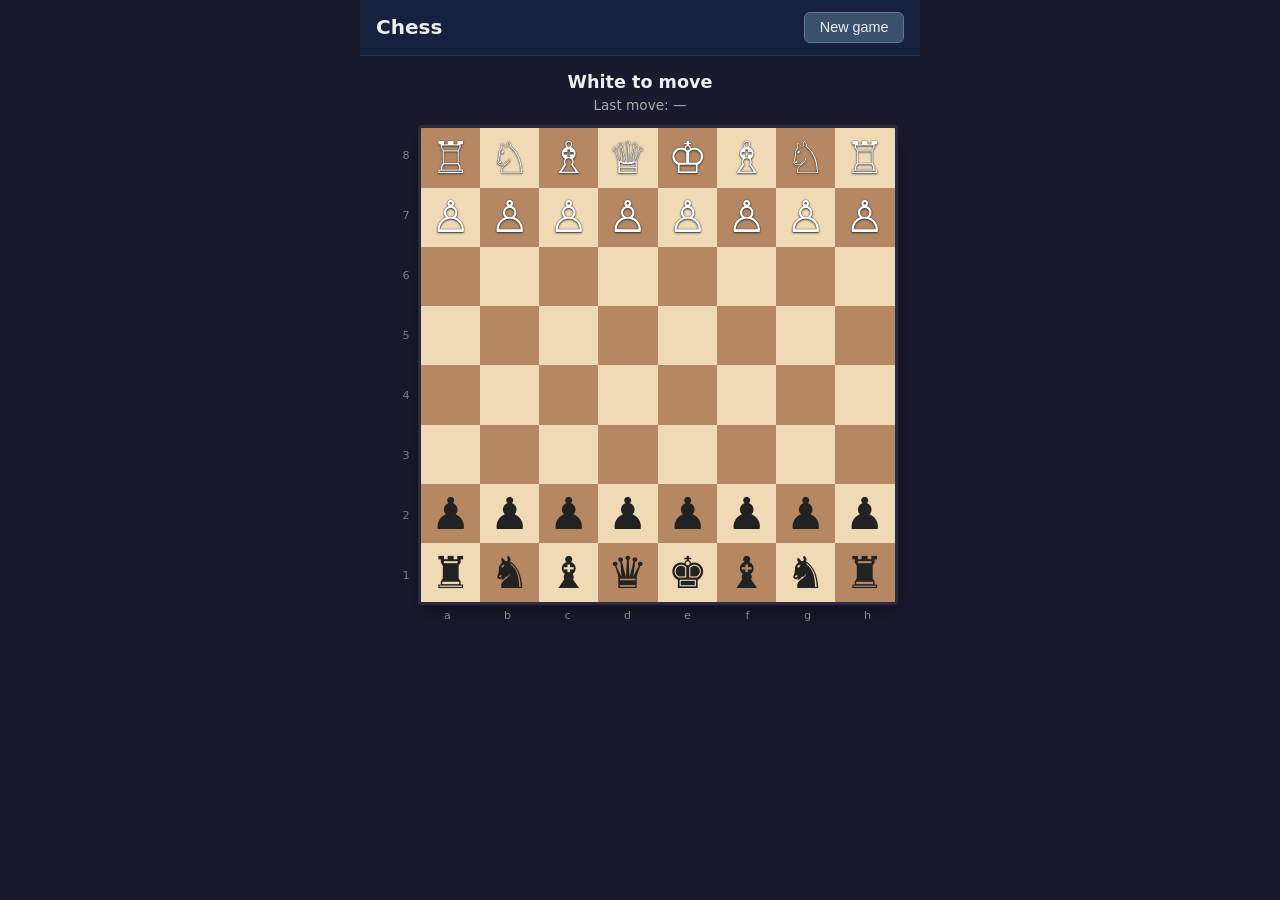
==== chess/index.html @ 20fdd84f "Add browser chess game in chess/ folder. Separate hotseat chess with full rules; shortcut at chess.h" ====
<!DOCTYPE html>
<html lang="en">
<head>
  <meta charset="UTF-8" />
  <meta name="viewport" content="width=device-width, initial-scale=1.0" />
  <title>Chess</title>
  <base href="./" />
  <link rel="stylesheet" href="./styles.css" />
</head>
<body>
  <div id="app">
    <header class="toolbar">
      <h1>Chess</h1>
      <button type="button" id="new-game">New game</button>
    </header>
    <main class="game-main">
      <div id="status" class="status-panel"></div>
      <div id="board" class="board-container"></div>
    </main>
    <div id="promo-modal" class="modal hidden" role="dialog" aria-label="Promote pawn">
      <div class="modal-backdrop"></div>
      <div class="modal-content promo-card">
        <h2>Promote pawn</h2>
        <p>Choose a piece:</p>
        <div class="promo-buttons">
          <button type="button" data-promo="Q" aria-label="Queen">♕ Queen</button>
          <button type="button" data-promo="R" aria-label="Rook">♖ Rook</button>
          <button type="button" data-promo="B" aria-label="Bishop">♗ Bishop</button>
          <button type="button" data-promo="N" aria-label="Knight">♘ Knight</button>
        </div>
      </div>
    </div>
    <div id="overlay" class="overlay hidden">
      <div class="overlay-card">
        <h2 id="overlay-title"></h2>
        <p id="overlay-msg"></p>
        <button type="button" id="overlay-restart">New game</button>
      </div>
    </div>
  </div>
  <script>
    if (location.protocol === 'file:') {
      document.getElementById('app').innerHTML =
        '<div style="font-family:system-ui;max-width:32rem;margin:2rem auto;padding:1rem;line-height:1.5">' +
        '<h1>Chess needs a local server</h1>' +
        '<p>Opening this file directly does not work. From the repo root run:</p>' +
        '<pre style="background:#222;color:#eee;padding:1rem;border-radius:6px">python3 -m http.server 8080</pre>' +
        '<p>Then open <a href="http://localhost:8080/chess/">http://localhost:8080/chess/</a></p>' +
        '</div>';
    } else {
      var s = document.createElement('script');
      s.type = 'module';
      s.src = './src/main.js';
      document.body.appendChild(s);
    }
  </script>
</body>
</html>
---- chess/styles.css ----
* {
  box-sizing: border-box;
  margin: 0;
  padding: 0;
}

body {
  font-family: "Segoe UI", system-ui, sans-serif;
  background: #1a1a2e;
  color: #eee;
  min-height: 100vh;
}

#app {
  display: flex;
  flex-direction: column;
  min-height: 100vh;
  align-items: center;
}

.toolbar {
  display: flex;
  align-items: center;
  gap: 1rem;
  width: 100%;
  max-width: 560px;
  padding: 0.75rem 1rem;
  background: #16213e;
  border-bottom: 1px solid #2a3a5c;
}

.toolbar h1 {
  font-size: 1.25rem;
  font-weight: 700;
  flex: 1;
}

.toolbar button,
.overlay-card button,
.promo-buttons button {
  padding: 0.4rem 0.9rem;
  background: #3a506b;
  color: #eee;
  border: 1px solid #5a7a9a;
  border-radius: 6px;
  cursor: pointer;
  font-size: 0.9rem;
}

.toolbar button:hover,
.overlay-card button:hover,
.promo-buttons button:hover {
  background: #4a6080;
}

.game-main {
  flex: 1;
  display: flex;
  flex-direction: column;
  align-items: center;
  padding: 1rem;
  gap: 0.75rem;
}

.status-panel {
  width: 100%;
  max-width: 480px;
  text-align: center;
}

.status-main {
  font-size: 1.1rem;
  font-weight: 600;
}

.status-sub {
  color: #e74c3c;
  font-weight: 600;
  margin-top: 0.25rem;
}

.status-last {
  font-size: 0.85rem;
  color: #aaa;
  margin-top: 0.35rem;
}

.board-container {
  width: 100%;
  max-width: 480px;
}

.board-with-coords {
  display: flex;
  gap: 0.35rem;
}

.rank-labels {
  display: flex;
  flex-direction: column;
  justify-content: space-around;
  padding: 0 0.15rem;
  font-size: 0.7rem;
  color: #888;
  height: min(90vw, 480px);
  max-height: 480px;
}

.rank-labels span {
  flex: 1;
  display: flex;
  align-items: center;
}

.grid-wrap {
  flex: 1;
  display: flex;
  flex-direction: column;
  gap: 0.25rem;
}

.board-grid {
  display: grid;
  grid-template-columns: repeat(8, 1fr);
  grid-template-rows: repeat(8, 1fr);
  width: min(90vw, 480px);
  height: min(90vw, 480px);
  max-width: 480px;
  max-height: 480px;
  border: 3px solid #2a2a40;
  border-radius: 4px;
  overflow: hidden;
  box-shadow: 0 8px 24px rgba(0, 0, 0, 0.4);
}

.file-labels {
  display: grid;
  grid-template-columns: repeat(8, 1fr);
  font-size: 0.7rem;
  color: #888;
  text-align: center;
}

.square {
  position: relative;
  border: none;
  padding: 0;
  cursor: pointer;
  display: flex;
  align-items: center;
  justify-content: center;
  aspect-ratio: 1;
}

.square.light {
  background: #f0d9b5;
}

.square.dark {
  background: #b58863;
}

.square.selected {
  background-color: #7b9ec8 !important;
  box-shadow: inset 0 0 0 3px #4a7ab8;
}

.square.legal {
  cursor: pointer;
}

.square.last-move {
  background-color: #cdd26a !important;
}

.square.in-check {
  background-color: #e88 !important;
  box-shadow: inset 0 0 0 3px #c44;
}

.piece {
  font-size: clamp(1.5rem, 6vw, 2.75rem);
  line-height: 1;
  user-select: none;
  pointer-events: none;
}

.piece.w {
  color: #fff;
  text-shadow: 0 1px 2px #333, 0 0 1px #000;
}

.piece.b {
  color: #222;
}

.move-hint {
  position: absolute;
  width: 28%;
  height: 28%;
  border-radius: 50%;
  background: rgba(0, 0, 0, 0.25);
  pointer-events: none;
}

.square.legal:has(.piece) .move-hint {
  width: 85%;
  height: 85%;
  border-radius: 4px;
  background: transparent;
  box-shadow: inset 0 0 0 4px rgba(0, 0, 0, 0.35);
}

.modal {
  position: fixed;
  inset: 0;
  display: flex;
  align-items: center;
  justify-content: center;
  z-index: 100;
}

.modal.hidden {
  display: none;
}

.modal-backdrop {
  position: absolute;
  inset: 0;
  background: rgba(0, 0, 0, 0.6);
}

.modal-content {
  position: relative;
  background: #16213e;
  border: 1px solid #3a506b;
  border-radius: 10px;
  padding: 1.5rem;
  z-index: 1;
  text-align: center;
}

.promo-card h2 {
  margin-bottom: 0.5rem;
}

.promo-buttons {
  display: flex;
  flex-wrap: wrap;
  gap: 0.5rem;
  justify-content: center;
  margin-top: 1rem;
}

.promo-buttons button {
  min-width: 5rem;
  font-size: 1rem;
}

.overlay {
  position: fixed;
  inset: 0;
  background: rgba(0, 0, 0, 0.75);
  display: flex;
  align-items: center;
  justify-content: center;
  z-index: 200;
}

.overlay.hidden {
  display: none;
}

.overlay-card {
  background: #16213e;
  border: 1px solid #3a506b;
  border-radius: 12px;
  padding: 2rem;
  text-align: center;
  max-width: 320px;
}

.overlay-card h2 {
  margin-bottom: 0.75rem;
  font-size: 1.5rem;
}

.overlay-card p {
  margin-bottom: 1.25rem;
  color: #ccc;
}

.overlay-card button {
  font-size: 1rem;
}
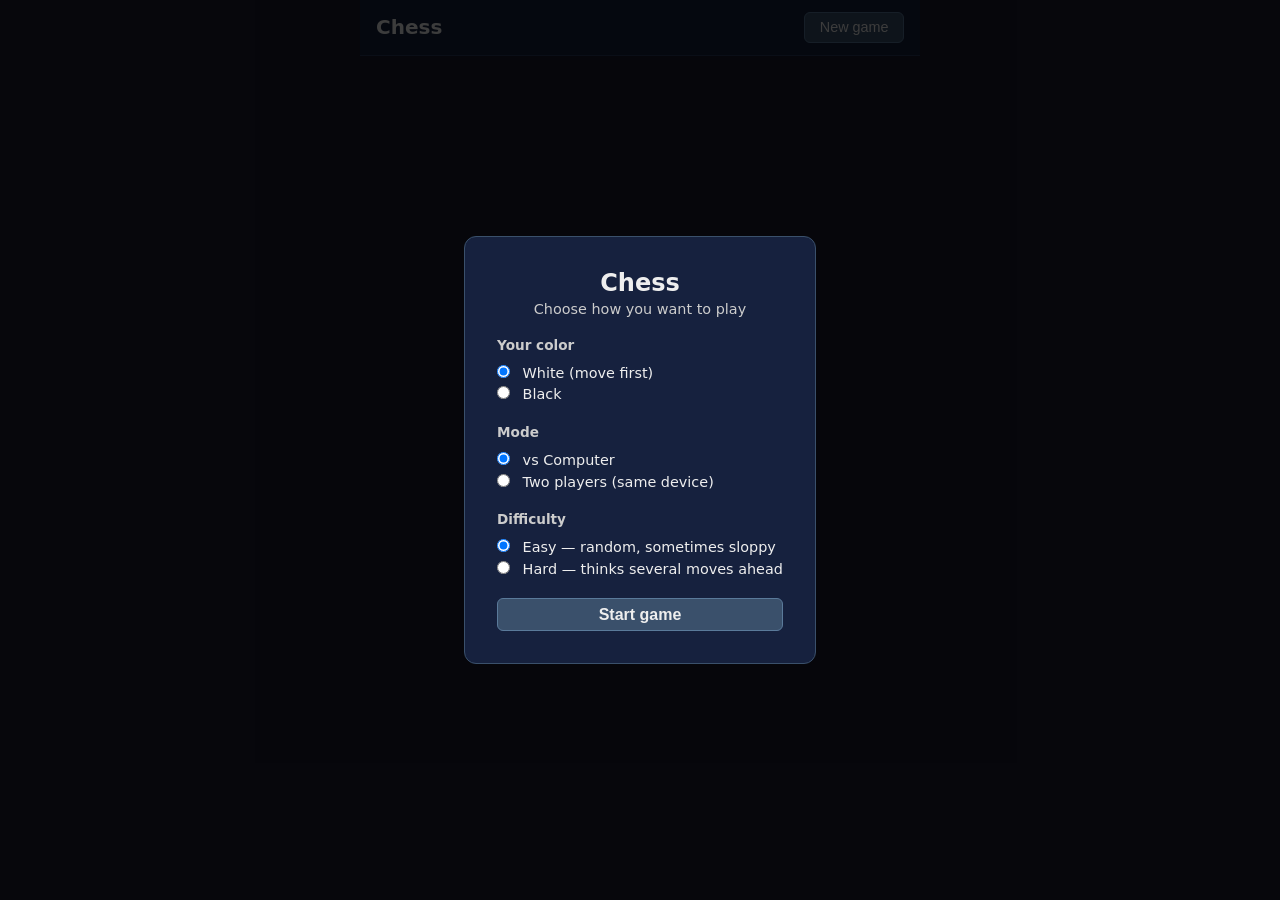
==== commit 961e6577: "Add chess AI, effects, and setup screen for GitHub Pages. Computer opponent with easy/hard difficult" ====
--- a/chess/index.html
+++ b/chess/index.html
@@ -30,6 +30,29 @@
         </div>
       </div>
     </div>
+    <div id="fx-layer" aria-hidden="true"></div>
+    <div id="start-screen" class="overlay" role="dialog" aria-label="Game setup">
+      <div class="overlay-card start-card">
+        <h2>Chess</h2>
+        <p class="start-sub">Choose how you want to play</p>
+        <fieldset class="start-field">
+          <legend>Your color</legend>
+          <label class="start-option"><input type="radio" name="color" value="w" checked /> White (move first)</label>
+          <label class="start-option"><input type="radio" name="color" value="b" /> Black</label>
+        </fieldset>
+        <fieldset class="start-field">
+          <legend>Mode</legend>
+          <label class="start-option"><input type="radio" name="mode" value="ai" checked /> vs Computer</label>
+          <label class="start-option"><input type="radio" name="mode" value="hotseat" /> Two players (same device)</label>
+        </fieldset>
+        <fieldset class="start-field" id="difficulty-field">
+          <legend>Difficulty</legend>
+          <label class="start-option"><input type="radio" name="difficulty" value="easy" checked /> Easy — random, sometimes sloppy</label>
+          <label class="start-option"><input type="radio" name="difficulty" value="hard" /> Hard — thinks several moves ahead</label>
+        </fieldset>
+        <button type="button" id="start-play" class="start-btn">Start game</button>
+      </div>
+    </div>
     <div id="overlay" class="overlay hidden">
       <div class="overlay-card">
         <h2 id="overlay-title"></h2>
--- a/chess/styles.css
+++ b/chess/styles.css
@@ -293,3 +293,258 @@
 .overlay-card button {
   font-size: 1rem;
 }
+
+/* —— Start screen —— */
+.start-card {
+  max-width: 380px;
+  text-align: left;
+}
+
+.start-card h2 {
+  text-align: center;
+  margin-bottom: 0.25rem;
+}
+
+.start-sub {
+  text-align: center;
+  color: #aaa;
+  font-size: 0.9rem;
+  margin-bottom: 1.25rem;
+}
+
+.start-field {
+  border: none;
+  margin-bottom: 1rem;
+}
+
+.start-field legend {
+  font-weight: 600;
+  font-size: 0.85rem;
+  color: #ccc;
+  margin-bottom: 0.4rem;
+}
+
+.start-option {
+  display: block;
+  margin: 0.35rem 0;
+  font-size: 0.9rem;
+  cursor: pointer;
+}
+
+.start-option input {
+  margin-right: 0.5rem;
+}
+
+.start-field.hidden {
+  display: none;
+}
+
+.start-btn {
+  display: block;
+  width: 100%;
+  margin-top: 0.5rem;
+  padding: 0.6rem 1rem;
+  background: #3a7a4a;
+  color: #fff;
+  border: 1px solid #5a9a6a;
+  border-radius: 8px;
+  font-size: 1rem;
+  font-weight: 600;
+  cursor: pointer;
+}
+
+.start-btn:hover {
+  background: #4a8a5a;
+}
+
+/* —— Board flip (play as Black) —— */
+.board-grid.flipped {
+  transform: rotate(180deg);
+}
+
+.board-grid.flipped .piece {
+  transform: rotate(180deg);
+}
+
+.board-container.board-flipped .rank-labels,
+.board-container.board-flipped .file-labels {
+  transform: rotate(180deg);
+}
+
+/* —— Special effects —— */
+#fx-layer {
+  position: fixed;
+  inset: 0;
+  pointer-events: none;
+  z-index: 150;
+  overflow: hidden;
+}
+
+@keyframes squarePulse {
+  0% { box-shadow: inset 0 0 0 0 rgba(76, 175, 80, 0.8); }
+  50% { box-shadow: inset 0 0 0 6px rgba(76, 175, 80, 0.5); }
+  100% { box-shadow: inset 0 0 0 0 rgba(76, 175, 80, 0); }
+}
+
+@keyframes pieceSlide {
+  from { transform: translate(var(--slide-dx, 0), var(--slide-dy, 0)); }
+  to { transform: translate(0, 0); }
+}
+
+@keyframes captureFlash {
+  0%, 100% { background-color: inherit; }
+  25% { background-color: #e74c3c !important; box-shadow: inset 0 0 12px rgba(231, 76, 60, 0.9); }
+  50% { background-color: #c0392b !important; }
+}
+
+@keyframes captureShake {
+  0%, 100% { transform: translateX(0) rotate(0deg); }
+  20% { transform: translateX(-5px) rotate(-8deg); }
+  40% { transform: translateX(5px) rotate(8deg); }
+  60% { transform: translateX(-4px) rotate(-5deg); }
+  80% { transform: translateX(4px) rotate(5deg); }
+}
+
+@keyframes capturedFade {
+  0% { opacity: 1; transform: scale(1); }
+  70% { opacity: 1; }
+  100% { opacity: 0; transform: scale(0.4); }
+}
+
+@keyframes boardShake {
+  0%, 100% { transform: translate(0, 0); }
+  15% { transform: translate(-6px, 2px); }
+  30% { transform: translate(6px, -2px); }
+  45% { transform: translate(-4px, -2px); }
+  60% { transform: translate(4px, 2px); }
+  75% { transform: translate(-2px, 1px); }
+}
+
+@keyframes overlayPop {
+  0% { transform: scale(0.6); opacity: 0; }
+  60% { transform: scale(1.05); opacity: 1; }
+  100% { transform: scale(1); opacity: 1; }
+}
+
+@keyframes overlayGlow {
+  0% { box-shadow: 0 0 0 rgba(241, 196, 15, 0); }
+  50% { box-shadow: 0 0 40px rgba(241, 196, 15, 0.6); }
+  100% { box-shadow: 0 0 20px rgba(241, 196, 15, 0.3); }
+}
+
+@keyframes confettiFall {
+  0% {
+    transform: translateY(-10vh) translateX(0) rotate(0deg);
+    opacity: 1;
+  }
+  100% {
+    transform: translateY(110vh) translateX(var(--confetti-drift, 0)) rotate(720deg);
+    opacity: 0.6;
+  }
+}
+
+.square.fx-move-from,
+.square.fx-move-to {
+  animation: squarePulse 0.5s ease-out;
+}
+
+.piece.fx-sliding {
+  animation: pieceSlide 0.35s ease-out;
+  z-index: 2;
+  position: relative;
+}
+
+.square.fx-capture {
+  animation: captureFlash 0.45s ease-out;
+}
+
+.square.fx-capture-from {
+  animation: squarePulse 0.4s ease-out;
+}
+
+.piece.fx-captured-ghost {
+  position: absolute;
+  inset: 0;
+  margin: auto;
+  width: fit-content;
+  height: fit-content;
+  z-index: 3;
+  pointer-events: none;
+  animation: captureShake 0.4s ease-out, capturedFade 0.5s ease-out forwards;
+}
+
+.board-grid.flipped .piece.fx-captured-ghost {
+  transform: rotate(180deg);
+  animation: captureShakeFlipped 0.4s ease-out, capturedFadeFlipped 0.5s ease-out forwards;
+}
+
+@keyframes captureShakeFlipped {
+  0%, 100% { transform: rotate(180deg) translateX(0); }
+  20% { transform: rotate(180deg) translateX(-5px); }
+  40% { transform: rotate(180deg) translateX(5px); }
+  60% { transform: rotate(180deg) translateX(-4px); }
+  80% { transform: rotate(180deg) translateX(4px); }
+}
+
+@keyframes capturedFadeFlipped {
+  0% { opacity: 1; transform: rotate(180deg) scale(1); }
+  70% { opacity: 1; }
+  100% { opacity: 0; transform: rotate(180deg) scale(0.4); }
+}
+
+.board-grid.fx-checkmate-board {
+  animation: boardShake 0.65s ease-out;
+}
+
+.overlay.fx-checkmate-overlay {
+  animation: overlayGlow 1s ease-out;
+}
+
+.overlay-card.fx-checkmate-pop {
+  animation: overlayPop 0.55s cubic-bezier(0.34, 1.56, 0.64, 1),
+    overlayGlow 1.2s ease-out;
+}
+
+.confetti {
+  position: absolute;
+  top: -12px;
+  width: 10px;
+  height: 14px;
+  border-radius: 2px;
+  opacity: 0.95;
+  animation: confettiFall 1.8s ease-in forwards;
+}
+
+@media (prefers-reduced-motion: reduce) {
+  .piece.fx-sliding {
+    animation: none;
+    transform: none;
+  }
+
+  .square.fx-capture {
+    animation: none;
+    background-color: #d4a574 !important;
+  }
+
+  .piece.fx-captured-ghost {
+    animation: none;
+    opacity: 0;
+  }
+
+  .board-grid.fx-checkmate-board {
+    animation: none;
+  }
+
+  .overlay-card.fx-checkmate-pop {
+    animation: none;
+  }
+
+  .confetti {
+    display: none;
+  }
+
+  .square.fx-move-from,
+  .square.fx-move-to {
+    animation: squarePulse 0.3s ease-out;
+  }
+}
